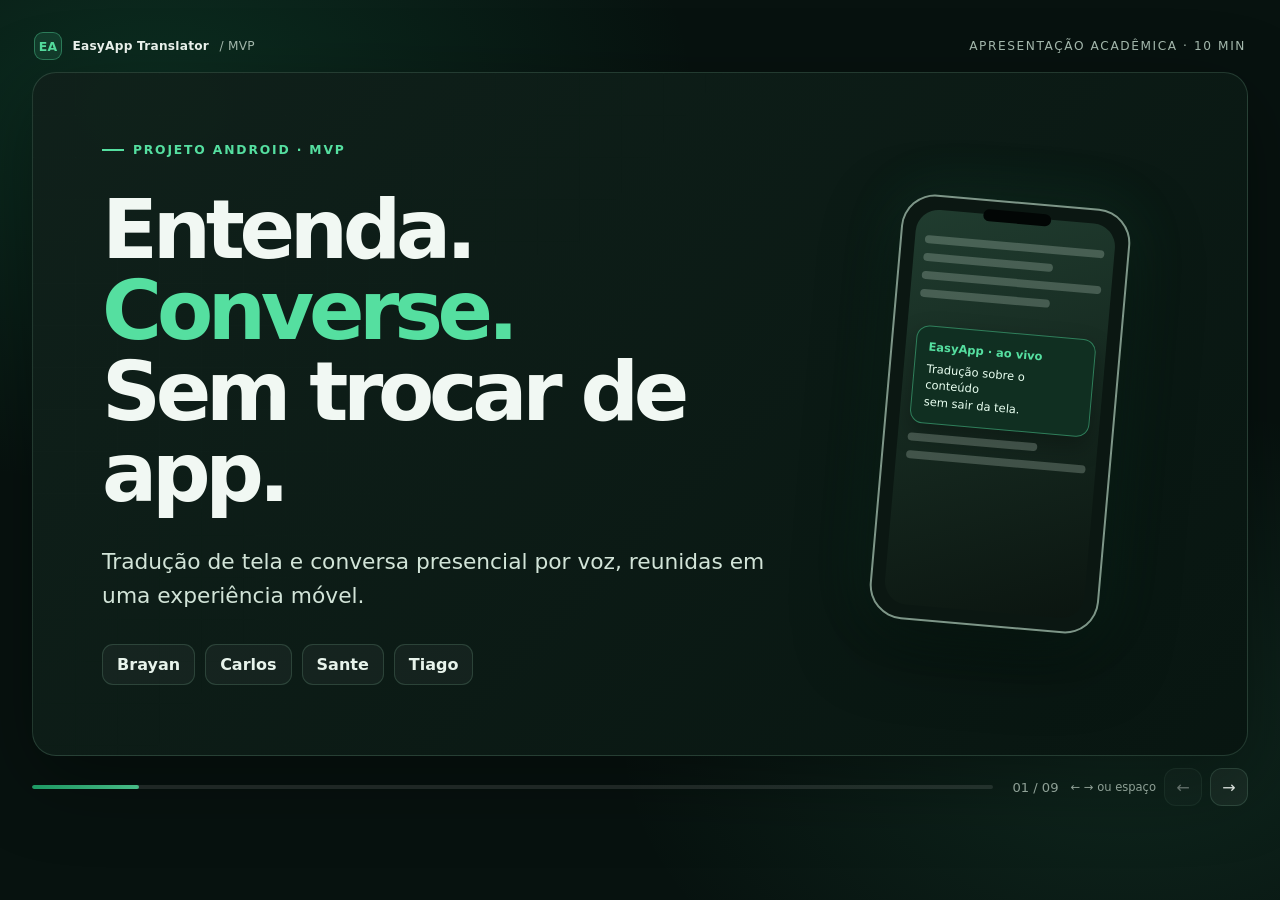
==== docs/apresentacao.html @ 9fe405fa "Adiciona roteiro e slides interativos da apresentacao em docs [skip ci]" ====
<!doctype html>
<html lang="pt-BR">
<head>
  <meta charset="utf-8">
  <meta name="viewport" content="width=device-width, initial-scale=1">
  <meta name="theme-color" content="#07120f">
  <title>EasyApp Translator — apresentação do MVP</title>
  <style>
    :root {
      color-scheme: dark;
      --bg: #07120f;
      --panel: #10211b;
      --panel-2: #152b23;
      --line: rgba(170, 232, 198, .16);
      --text: #f1f8f3;
      --muted: #a8bdb1;
      --green: #55dfa0;
      --green-2: #20a86d;
      --amber: #f5c56b;
      --red: #ff897c;
      --shadow: 0 24px 80px rgba(0, 0, 0, .36);
    }
    * { box-sizing: border-box; }
    html, body { width: 100%; min-height: 100%; margin: 0; }
    body {
      display: grid;
      place-items: center;
      overflow: hidden;
      background:
        radial-gradient(ellipse at 12% 12%, rgba(32, 168, 109, .19), transparent 34rem),
        radial-gradient(ellipse at 88% 82%, rgba(85, 223, 160, .10), transparent 32rem), var(--bg);
      color: var(--text);
      font-family: Inter, ui-sans-serif, system-ui, -apple-system, BlinkMacSystemFont, "Segoe UI", sans-serif;
    }
    button { font: inherit; }
    .app { width: min(100vw, 1600px, calc(177.78svh - 298px)); padding: clamp(12px, 2.5vw, 32px); }
    .topline { display: flex; align-items: center; justify-content: space-between; gap: 1rem; margin: 0 2px 12px; color: var(--muted); font-size: .76rem; letter-spacing: .13em; text-transform: uppercase; }
    .brand { display: flex; align-items: center; gap: .65rem; color: var(--text); font-weight: 750; letter-spacing: .02em; text-transform: none; }
    .brand-mark { display: grid; width: 28px; height: 28px; place-items: center; border: 1px solid rgba(85, 223, 160, .4); border-radius: 9px; background: rgba(85, 223, 160, .12); color: var(--green); font-size: .78rem; }
    .stage { position: relative; width: 100%; aspect-ratio: 16 / 9; min-height: 0; overflow: hidden; border: 1px solid var(--line); border-radius: 24px; background: linear-gradient(135deg, rgba(16, 33, 27, .98), rgba(8, 22, 17, .98)); box-shadow: var(--shadow); }
    .stage::before { position: absolute; inset: 0; pointer-events: none; content: ""; opacity: .24; background-image: linear-gradient(rgba(184, 236, 203, .04) 1px, transparent 1px), linear-gradient(90deg, rgba(184, 236, 203, .04) 1px, transparent 1px); background-size: 42px 42px; mask-image: linear-gradient(130deg, black, transparent 70%); }
    .slide { position: absolute; inset: 0; display: none; flex-direction: column; justify-content: center; gap: clamp(16px, 2vw, 28px); padding: clamp(24px, 5.4vw, 82px); animation: enter .32s ease both; }
    .slide.active { display: flex; }
    @keyframes enter { from { opacity: .3; transform: translateY(8px); } to { opacity: 1; transform: translateY(0); } }
    .slide-top { display: flex; align-items: center; justify-content: space-between; gap: 1rem; }
    .eyebrow { display: inline-flex; align-items: center; gap: .55rem; color: var(--green); font-size: .77rem; font-weight: 800; letter-spacing: .15em; text-transform: uppercase; }
    .eyebrow::before { width: 22px; height: 2px; background: var(--green); content: ""; }
    .speaker { color: var(--muted); font-size: .82rem; }
    h1, h2, h3, p { margin: 0; }
    h1 { max-width: 980px; font-size: clamp(2.5rem, 6.4vw, 6.2rem); line-height: .99; letter-spacing: -.065em; }
    h2 { max-width: 1100px; font-size: clamp(1.8rem, 4.2vw, 4rem); line-height: 1.04; letter-spacing: -.045em; }
    h3 { font-size: clamp(1rem, 1.55vw, 1.35rem); letter-spacing: -.02em; }
    code { padding: .12em .34em; border: 1px solid rgba(85,223,160,.16); border-radius: 5px; background: rgba(85,223,160,.08); color: #b6f3ce; font-family: ui-monospace, SFMono-Regular, Consolas, monospace; font-size: .9em; }
    .lead { max-width: 850px; color: #d2e4d8; font-size: clamp(1.03rem, 1.7vw, 1.5rem); line-height: 1.55; }
    .small { color: var(--muted); font-size: clamp(.78rem, 1vw, .94rem); line-height: 1.5; }
    .accent { color: var(--green); }
    .hero { display: grid; grid-template-columns: 1.5fr .8fr; align-items: center; gap: 4vw; }
    .hero-copy { display: flex; flex-direction: column; align-items: flex-start; gap: clamp(18px, 2.5vw, 32px); }
    .hero-art { position: relative; display: grid; place-items: center; min-height: 300px; }
    .phone { position: relative; width: clamp(150px, 18vw, 230px); aspect-ratio: .54; padding: 13px; border: 2px solid rgba(220, 255, 233, .55); border-radius: 34px; background: #0b1712; box-shadow: 0 24px 68px rgba(0,0,0,.5), 0 0 60px rgba(48, 196, 123, .13); transform: rotate(5deg); }
    .phone::before { position: absolute; z-index: 2; top: 8px; left: 50%; width: 30%; height: 12px; border-radius: 20px; background: #020605; content: ""; transform: translateX(-50%); }
    .phone-screen { display: flex; height: 100%; flex-direction: column; gap: 10px; overflow: hidden; padding: 26px 10px 10px; border-radius: 23px; background: linear-gradient(160deg, #203c2f, #0b1510); }
    .screen-line { height: 8px; border-radius: 8px; background: rgba(226, 245, 233, .22); }
    .screen-line:nth-child(2n) { width: 72%; }
    .floating-card { margin-top: 18px; padding: 12px; border: 1px solid rgba(85, 223, 160, .45); border-radius: 13px; background: rgba(16, 48, 34, .95); color: #e9fff1; font-size: .72rem; line-height: 1.45; box-shadow: 0 10px 25px rgba(0,0,0,.3); }
    .floating-card b { display: block; margin-bottom: 5px; color: var(--green); }
    .pill-row { display: flex; flex-wrap: wrap; gap: 8px; }
    .pill { display: inline-flex; align-items: center; gap: .45rem; padding: .55rem .8rem; border: 1px solid var(--line); border-radius: 99px; background: rgba(255,255,255,.035); color: #dbe9df; font-size: .84rem; }
    .pill .dot { width: 7px; height: 7px; border-radius: 50%; background: var(--green); box-shadow: 0 0 12px var(--green); }
    .grid-2, .grid-3, .grid-4 { display: grid; gap: 14px; }
    .grid-2 { grid-template-columns: repeat(2, minmax(0, 1fr)); }
    .grid-3 { grid-template-columns: repeat(3, minmax(0, 1fr)); }
    .grid-4 { grid-template-columns: repeat(4, minmax(0, 1fr)); }
    .card { position: relative; padding: clamp(15px, 2vw, 25px); border: 1px solid var(--line); border-radius: 17px; background: linear-gradient(145deg, rgba(255,255,255,.055), rgba(255,255,255,.018)); }
    .card p { margin-top: 9px; color: var(--muted); font-size: clamp(.82rem, 1.16vw, 1rem); line-height: 1.48; }
    .card .icon { display: grid; width: 36px; height: 36px; margin-bottom: 13px; place-items: center; border-radius: 11px; background: rgba(85, 223, 160, .12); color: var(--green); font-weight: 800; }
    .card.emphasis { border-color: rgba(85, 223, 160, .38); background: linear-gradient(145deg, rgba(35, 130, 82, .2), rgba(255,255,255,.025)); }
    .split { display: grid; grid-template-columns: 1fr 1fr; align-items: stretch; gap: 16px; }
    .label { display: block; margin-bottom: 12px; color: var(--green); font-size: .72rem; font-weight: 800; letter-spacing: .14em; text-transform: uppercase; }
    .number { color: rgba(85, 223, 160, .36); font-size: clamp(2.2rem, 5vw, 4.6rem); font-weight: 850; letter-spacing: -.08em; line-height: 1; }
    .flow { display: flex; align-items: stretch; justify-content: center; gap: 9px; }
    .flow-node { display: flex; min-width: 0; flex: 1; flex-direction: column; justify-content: center; padding: 14px 12px; border: 1px solid rgba(85,223,160,.24); border-radius: 13px; background: rgba(85,223,160,.07); text-align: center; }
    .flow-node strong { font-size: clamp(.75rem, 1.15vw, 1rem); }
    .flow-node span { margin-top: 6px; color: var(--muted); font-size: clamp(.67rem, .9vw, .82rem); line-height: 1.35; }
    .arrow { align-self: center; color: var(--green); font-size: 1.35rem; }
    .stack { display: flex; flex-direction: column; gap: 10px; }
    .stack-row { display: grid; grid-template-columns: 150px 1fr; gap: 12px; align-items: center; padding: 12px 15px; border: 1px solid var(--line); border-radius: 12px; background: rgba(255,255,255,.03); }
    .stack-row strong { color: var(--green); font-size: .88rem; }
    .stack-row span { color: #d5e3d9; font-size: .88rem; line-height: 1.4; }
    .diagram { width: 100%; max-height: 38vh; overflow: visible; }
    .diagram text { fill: #eaf6ee; font: 600 15px system-ui, sans-serif; }
    .diagram .sub { fill: #a8bdb1; font-size: 12px; font-weight: 450; }
    .diagram .node { fill: #132a20; stroke: #3bb67b; stroke-width: 1.5; }
    .diagram .node-alt { fill: #183629; stroke: #73e8aa; stroke-width: 1.5; }
    .diagram .path { fill: none; stroke: #55dfa0; stroke-width: 2; marker-end: url(#arrow); }
    .diagram .path-soft { fill: none; stroke: #90a99a; stroke-width: 1.5; stroke-dasharray: 5 5; marker-end: url(#arrow-soft); }
    .flow-note { display: flex; align-items: flex-start; gap: 12px; padding: 13px 15px; border-left: 3px solid var(--amber); border-radius: 0 10px 10px 0; background: rgba(245,197,107,.08); color: #f2e6cb; font-size: .88rem; line-height: 1.45; }
    .checklist { display: grid; grid-template-columns: 1fr 1fr; gap: 12px; }
    .check { display: flex; align-items: flex-start; gap: 11px; padding: 14px; border: 1px solid var(--line); border-radius: 13px; background: rgba(255,255,255,.03); }
    .check b { flex: 0 0 25px; display: grid; width: 25px; height: 25px; place-items: center; border-radius: 8px; background: rgba(85,223,160,.13); color: var(--green); }
    .check span { color: #d8e6dc; font-size: .87rem; line-height: 1.4; }
    .status { display: inline-flex; align-items: center; gap: .5rem; color: var(--amber); font-size: .75rem; font-weight: 750; letter-spacing: .08em; text-transform: uppercase; }
    .status::before { width: 8px; height: 8px; border-radius: 50%; background: currentColor; content: ""; }
    .person-row { display: flex; flex-wrap: wrap; gap: 10px; }
    .person { padding: 10px 14px; border: 1px solid var(--line); border-radius: 11px; background: rgba(255,255,255,.04); color: #e7f3eb; font-weight: 650; }
    .footer { display: flex; align-items: center; justify-content: space-between; gap: 12px; margin-top: 12px; }
    .progress-track { flex: 1; height: 4px; overflow: hidden; border-radius: 10px; background: rgba(255,255,255,.12); }
    .progress-fill { width: 11.11%; height: 100%; border-radius: inherit; background: linear-gradient(90deg, var(--green-2), var(--green)); transition: width .28s ease; }
    .counter { min-width: 54px; color: var(--muted); font-variant-numeric: tabular-nums; font-size: .82rem; text-align: right; }
    .controls { display: flex; align-items: center; gap: 8px; }
    .nav-btn { display: grid; width: 38px; height: 38px; place-items: center; border: 1px solid var(--line); border-radius: 12px; background: rgba(255,255,255,.05); color: var(--text); cursor: pointer; transition: background .15s, border-color .15s, transform .15s; }
    .nav-btn:hover { border-color: rgba(85,223,160,.5); background: rgba(85,223,160,.13); }
    .nav-btn:active { transform: scale(.96); }
    .nav-btn:disabled { opacity: .38; cursor: default; }
    button:focus-visible { outline: 3px solid var(--green); outline-offset: 3px; }
    .key-hint { color: var(--muted); font-size: .72rem; }
    .sr-only { position: absolute; width: 1px; height: 1px; overflow: hidden; clip: rect(0,0,0,0); white-space: nowrap; }
    @media (max-width: 760px) {
      body { display: block; overflow: auto; }
      .app { width: 100%; padding: 10px; }
      .stage { min-height: 78vh; aspect-ratio: auto; border-radius: 18px; }
      .slide { position: relative; min-height: 78vh; padding: 25px 20px; }
      .slide:not(.active) { display: none; }
      .hero, .split { grid-template-columns: 1fr; }
      .hero-art { min-height: 180px; }
      .phone { width: 125px; }
      .grid-3, .grid-4 { grid-template-columns: 1fr 1fr; }
      .flow { flex-wrap: wrap; }
      .flow-node { flex-basis: 40%; }
      .arrow { display: none; }
      .stack-row { grid-template-columns: 105px 1fr; }
      .diagram { max-height: 30vh; }
      .key-hint { display: none; }
    }
    @media (max-width: 440px) {
      .grid-2, .grid-3, .grid-4, .checklist { grid-template-columns: 1fr; }
      .slide { gap: 18px; }
      h2 { font-size: 1.8rem; }
      .speaker { display: none; }
    }
    @media (prefers-reduced-motion: reduce) {
      *, *::before, *::after { animation-duration: .01ms !important; scroll-behavior: auto !important; transition-duration: .01ms !important; }
    }
  </style>
</head>
<body>
  <div class="app">
    <div class="topline">
      <div class="brand"><span class="brand-mark">EA</span> EasyApp Translator <span style="color:var(--muted);font-weight:500">/ MVP</span></div>
      <span>Apresentação acadêmica · 10 min</span>
    </div>

    <main class="stage" id="deck" aria-label="Apresentação EasyApp Translator">
      <section class="slide active" aria-label="Slide 1 de 9: capa" aria-hidden="false">
        <div class="hero">
          <div class="hero-copy">
            <span class="eyebrow">Projeto Android · MVP</span>
            <h1>Entenda.<br><span class="accent">Converse.</span><br>Sem trocar de app.</h1>
            <p class="lead">Tradução de tela e conversa presencial por voz, reunidas em uma experiência móvel.</p>
            <div class="person-row" aria-label="Integrantes da equipe">
              <span class="person">Brayan</span><span class="person">Carlos</span><span class="person">Sante</span><span class="person">Tiago</span>
            </div>
          </div>
          <div class="hero-art" aria-hidden="true">
            <div class="phone"><div class="phone-screen">
              <div class="screen-line"></div><div class="screen-line"></div><div class="screen-line"></div><div class="screen-line"></div>
              <div class="floating-card"><b>EasyApp · ao vivo</b>Tradução sobre o conteúdo<br>sem sair da tela.</div>
              <div class="screen-line"></div><div class="screen-line"></div>
            </div></div>
          </div>
        </div>
      </section>

      <section class="slide" aria-label="Slide 2 de 9: problema e proposta" aria-hidden="true">
        <div class="slide-top"><span class="eyebrow">01 · O problema</span><span class="speaker">Brayan · 1 min</span></div>
        <h2>A tradução interrompe o <span class="accent">contexto</span>.</h2>
        <p class="lead">Alternar entre o conteúdo e um tradutor quebra a leitura. Numa conversa, cada troca aumenta o atrito.</p>
        <div class="split">
          <article class="card"><span class="label">Hoje</span><h3>Copiar · trocar de app · voltar</h3><p>Um ciclo repetido para cada frase, tela ou instrução que a pessoa não compreende.</p></article>
          <article class="card emphasis"><span class="label">Proposta EasyApp</span><h3>Tradução perto do momento</h3><p>OCR e sobreposição para texto visível; turnos de fala traduzidos e sintetizados para conversas presenciais.</p></article>
        </div>
        <div class="pill-row"><span class="pill"><i class="dot"></i>Um app · dois modos</span><span class="pill">Consentimento explícito</span><span class="pill">Processamento prioritariamente local</span></div>
      </section>

      <section class="slide" aria-label="Slide 3 de 9: especificação e CI/CD" aria-hidden="true">
        <div class="slide-top"><span class="eyebrow">02 · Método e entrega</span><span class="speaker">Brayan · 1 min</span></div>
        <h2>Especificar, dividir, <span class="accent">entregar</span>.</h2>
        <div class="grid-3">
          <article class="card"><span class="number">01</span><h3>Proposta</h3><p>Problema, usuários e critérios do MVP registrados na especificação.</p></article>
          <article class="card"><span class="number">02</span><h3>Desenho técnico</h3><p>Pesquisa e plano descrevem APIs, arquitetura, riscos e decisões.</p></article>
          <article class="card"><span class="number">03</span><h3>Tarefas</h3><p>Implementação acompanhada por itens pequenos e verificáveis.</p></article>
        </div>
        <div class="stack">
          <div class="stack-row"><strong>Este repositório</strong><span>Usa Spec-Kit: <code>spec.md</code>, <code>plan.md</code>, <code>research.md</code> e <code>tasks.md</code>.</span></div>
          <div class="stack-row"><strong>OpenSpec</strong><span><code>proposal.md</code> e <code>design.md</code> são nomes conceituais citados no roteiro; esses arquivos não existem neste checkout.</span></div>
          <div class="stack-row"><strong>GitHub Actions</strong><span>Push na <code>main</code> → JDK 17 → <code>assembleDebug</code> → artefato <code>easyapp-debug-apk</code>.</span></div>
        </div>
      </section>

      <section class="slide" aria-label="Slide 4 de 9: dois modos" aria-hidden="true">
        <div class="slide-top"><span class="eyebrow">03 · Experiência</span><span class="speaker">Carlos · 1 min</span></div>
        <h2>Uma sessão, dois <span class="accent">caminhos</span>.</h2>
        <div class="grid-2">
          <article class="card emphasis"><div class="icon">▤</div><span class="label">Modo 01 · tela</span><h3>Tradução de Tela e Apps</h3><p>O usuário autoriza a captura. O app lê texto visível e apresenta a tradução numa janela flutuante.</p></article>
          <article class="card"><div class="icon">♫</div><span class="label">Modo 02 · voz</span><h3>Conversa Presencial por Voz</h3><p>Uma pessoa fala por vez. A fala é transcrita, traduzida e pode ser lida em voz alta.</p></article>
        </div>
        <div class="pill-row"><span class="pill">Kotlin</span><span class="pill">Jetpack Compose</span><span class="pill">Android 11+ · API 30+</span><span class="pill">Modelos ML Kit no aparelho</span></div>
        <p class="small">Compose respeita a barra inferior via <code>navigationBarsPadding()</code>; não há chamada explícita à API <code>enableEdgeToEdge()</code> nesta versão.</p>
      </section>

      <section class="slide" aria-label="Slide 5 de 9: arquitetura Android" aria-hidden="true">
        <div class="slide-top"><span class="eyebrow">04 · Arquitetura Android</span><span class="speaker">Carlos · 1 min 30 s</span></div>
        <h2>Uma sessão coordena os <span class="accent">pipelines</span>.</h2>
        <svg class="diagram" viewBox="0 0 1000 400" role="img" aria-label="Diagrama: interface Compose envia modo ao SessionService, que coordena pipeline de tela e pipeline de voz; preferências são salvas no DataStore.">
          <defs>
            <marker id="arrow" markerWidth="10" markerHeight="10" refX="8" refY="3" orient="auto"><path d="M0,0 L0,6 L9,3 z" fill="#55dfa0"/></marker>
            <marker id="arrow-soft" markerWidth="10" markerHeight="10" refX="8" refY="3" orient="auto"><path d="M0,0 L0,6 L9,3 z" fill="#90a99a"/></marker>
          </defs>
          <rect class="node-alt" x="365" y="20" width="270" height="65" rx="14"/><text x="500" y="49" text-anchor="middle">Jetpack Compose</text><text class="sub" x="500" y="70" text-anchor="middle">modo · idiomas · controles</text>
          <path class="path" d="M500 86 V125"/>
          <rect class="node" x="365" y="132" width="270" height="70" rx="14"/><text x="500" y="163" text-anchor="middle">SessionService</text><text class="sub" x="500" y="185" text-anchor="middle">ForegroundService · ciclo de vida</text>
          <path class="path" d="M410 203 C360 230 270 226 235 256"/><path class="path" d="M590 203 C640 230 730 226 765 256"/>
          <rect class="node" x="40" y="264" width="390" height="92" rx="14"/><text x="235" y="295" text-anchor="middle">Pipeline de tela</text><text class="sub" x="235" y="319" text-anchor="middle">MediaProjection → ImageReader → ML Kit</text><text class="sub" x="235" y="340" text-anchor="middle">→ WindowManager overlay</text>
          <rect class="node" x="570" y="264" width="390" height="92" rx="14"/><text x="765" y="295" text-anchor="middle">Pipeline de voz</text><text class="sub" x="765" y="319" text-anchor="middle">SpeechRecognizer → ML Kit Translation</text><text class="sub" x="765" y="340" text-anchor="middle">→ TextToSpeech</text>
          <rect class="node-alt" x="425" y="258" width="150" height="72" rx="13"/><text x="500" y="286" text-anchor="middle">DataStore</text><text class="sub" x="500" y="307" text-anchor="middle">só preferências</text>
          <path class="path-soft" d="M500 202 V244"/>
        </svg>
        <p class="small">Reconhecimento de voz é criado e acionado na Main Thread. O fallback para o serviço padrão pode depender de rede e do provedor configurado.</p>
      </section>

      <section class="slide" aria-label="Slide 6 de 9: fluxo de tradução de tela" aria-hidden="true">
        <div class="slide-top"><span class="eyebrow">05 · Demonstração 1</span><span class="speaker">Sante · 1 min 15 s</span></div>
        <h2>O texto fica sobre a <span class="accent">tela original</span>.</h2>
        <div class="flow" aria-label="Fluxo de tradução de tela">
          <div class="flow-node"><strong>Consentimento</strong><span>MediaProjection</span></div><span class="arrow">→</span>
          <div class="flow-node"><strong>Captura</strong><span>ImageReader · polling 1,3 s</span></div><span class="arrow">→</span>
          <div class="flow-node"><strong>OCR</strong><span>ML Kit Text Recognition</span></div><span class="arrow">→</span>
          <div class="flow-node"><strong>Tradução</strong><span>modelo local do ML Kit</span></div><span class="arrow">→</span>
          <div class="flow-node"><strong>Overlay</strong><span>arrastar · expandir · ajustar</span></div>
        </div>
        <div class="grid-4">
          <article class="card"><h3>Arraste</h3><p>Barra superior reposiciona a janela.</p></article>
          <article class="card"><h3>Toque</h3><p>Toque curto recolhe ou expande.</p></article>
          <article class="card"><h3>Ajuste</h3><p><code>A-</code>, <code>A+</code> e transparência.</p></article>
          <article class="card"><h3>Controle</h3><p><code>PAUSAR</code> e <code>FECHAR</code> encerram ou suspendem.</p></article>
        </div>
        <div class="flow-note"><span>●</span><span>Validação reportada: captura, OCR e tradução offline com ML Kit funcionaram em aparelho físico. Capturas permanecem sujeitas ao consentimento e às restrições do app de origem.</span></div>
      </section>

      <section class="slide" aria-label="Slide 7 de 9: fluxo de conversa por voz" aria-hidden="true">
        <div class="slide-top"><span class="eyebrow">06 · Demonstração 2</span><span class="speaker">Sante · 1 min 15 s</span></div>
        <h2>Turnos alternados, fala em <span class="accent">dois sentidos</span>.</h2>
        <svg class="diagram" viewBox="0 0 1000 310" role="img" aria-label="Fluxo de voz: falante escolhe idioma, microfone captura, SpeechRecognizer transcreve, ML Kit traduz e TextToSpeech reproduz a tradução; o próximo falante inverte a direção.">
          <defs>
            <marker id="arrow2" markerWidth="10" markerHeight="10" refX="8" refY="3" orient="auto"><path d="M0,0 L0,6 L9,3 z" fill="#55dfa0"/></marker>
            <marker id="arrow2soft" markerWidth="10" markerHeight="10" refX="8" refY="3" orient="auto"><path d="M0,0 L0,6 L9,3 z" fill="#90a99a"/></marker>
          </defs>
          <path d="M110 93 H888" stroke="#55dfa0" stroke-width="2" fill="none" marker-end="url(#arrow2)"/>
          <rect class="node-alt" x="25" y="45" width="165" height="95" rx="15"/><text x="107" y="80" text-anchor="middle">Falante</text><text class="sub" x="107" y="103" text-anchor="middle">Você · destino</text><text class="sub" x="107" y="121" text-anchor="middle">Interlocutor · origem</text>
          <rect class="node" x="225" y="45" width="165" height="95" rx="15"/><text x="307" y="82" text-anchor="middle">Microfone</text><text class="sub" x="307" y="108" text-anchor="middle">RECORD_AUDIO</text>
          <rect class="node" x="425" y="45" width="165" height="95" rx="15"/><text x="507" y="82" text-anchor="middle">SpeechRecognizer</text><text class="sub" x="507" y="108" text-anchor="middle">Main Thread · STT</text>
          <rect class="node" x="625" y="45" width="150" height="95" rx="15"/><text x="700" y="82" text-anchor="middle">ML Kit</text><text class="sub" x="700" y="108" text-anchor="middle">tradução local</text>
          <rect class="node-alt" x="810" y="45" width="165" height="95" rx="15"/><text x="892" y="82" text-anchor="middle">TextToSpeech</text><text class="sub" x="892" y="108" text-anchor="middle">fala · repetir</text>
          <path d="M885 169 C885 264 125 264 125 169" stroke="#90a99a" stroke-width="2" fill="none" stroke-dasharray="7 7" marker-end="url(#arrow2soft)"/>
          <text class="sub" x="500" y="239" text-anchor="middle">troca o falante · inverte idioma de entrada e saída · inicia o próximo turno</text>
        </svg>
        <div class="split">
          <div class="card"><span class="label">Na tela</span><h3>Transcrição → tradução</h3><p>Texto parcial e final, indicação de idioma e estado de reconhecimento.</p></div>
          <div class="card"><span class="label">Em áudio</span><h3>Fala de saída</h3><p>Voz offline, velocidade, volume e repetição quando o aparelho oferece uma voz compatível.</p></div>
        </div>
        <p class="small">A correção recente do botão de escuta e fallback foi feita após o teste físico; falta confirmar o comportamento nesta build.</p>
      </section>

      <section class="slide" aria-label="Slide 8 de 9: desafios técnicos" aria-hidden="true">
        <div class="slide-top"><span class="eyebrow">07 · Aprendizados</span><span class="speaker">Tiago · 1 min 15 s</span></div>
        <h2>O aparelho revelou detalhes que o código escondia.</h2>
        <div class="checklist">
          <div class="check"><b>✓</b><span><strong>OCR:</strong> registrar texto como visível antes de enviá-lo à tradução; pré-carregar modelo e continuar a captura.</span></div>
          <div class="check"><b>✓</b><span><strong>Toque e arraste:</strong> usar <code>scaledTouchSlop</code> para não consumir o toque curto como gesto de movimento.</span></div>
          <div class="check"><b>✓</b><span><strong>Reconhecimento de voz:</strong> criar e iniciar <code>SpeechRecognizer</code> na Main Thread e mostrar feedback para erros e fallback.</span></div>
          <div class="check"><b>✓</b><span><strong>Área útil:</strong> aplicar <code>navigationBarsPadding()</code> para o conteúdo não ficar atrás da barra inferior.</span></div>
        </div>
        <div class="flow-note"><span>!</span><span>A captura/OCR de tela foi confirmada em aparelho físico. O ajuste final de voz precisa de nova validação física; não é apresentado como concluído.</span></div>
      </section>

      <section class="slide" aria-label="Slide 9 de 9: próximos passos e encerramento" aria-hidden="true">
        <div class="slide-top"><span class="eyebrow">08 · Próximos passos</span><span class="speaker">Tiago · 1 min 15 s</span></div>
        <h2>Do protótipo funcional à <span class="accent">confiabilidade</span>.</h2>
        <div class="grid-3">
          <article class="card"><div class="icon">01</div><h3>Revalidar voz</h3><p>Confirmar escuta, fallback, transcrição, tradução e TTS no APK mais recente.</p></article>
          <article class="card"><div class="icon">02</div><h3>Medir em contexto</h3><p>Latência, compreensão, ruído, bateria e compatibilidade com apps e aparelhos.</p></article>
          <article class="card"><div class="icon">03</div><h3>Áudio e histórico</h3><p>Ampliar validação de legendas de áudio interno e definir histórico útil sem persistir conteúdo por padrão.</p></article>
        </div>
        <div class="split">
          <div><span class="status">MVP · progresso validado parcialmente</span><p class="small" style="margin-top:10px">Dois modos no mesmo app · consentimento explícito · processamento local priorizado</p></div>
          <div class="card emphasis"><span class="label">Obrigado</span><h3>EasyApp Translator</h3><p>Brayan · Carlos · Sante · Tiago</p></div>
        </div>
      </section>
    </main>

    <div class="footer">
      <div class="progress-track" role="progressbar" aria-label="Progresso da apresentação" aria-valuemin="1" aria-valuemax="9" aria-valuenow="1"><div class="progress-fill" id="progress"></div></div>
      <span class="counter" id="counter" aria-live="polite">01 / 09</span>
      <div class="controls">
        <span class="key-hint">← → ou espaço</span>
        <button class="nav-btn" id="previous" type="button" aria-label="Slide anterior" title="Anterior (seta esquerda)">←</button>
        <button class="nav-btn" id="next" type="button" aria-label="Próximo slide" title="Próximo (seta direita ou espaço)">→</button>
      </div>
    </div>
    <div class="sr-only" id="announcement" aria-live="polite"></div>
  </div>
  <script>
    (() => {
      const slides = Array.from(document.querySelectorAll(".slide"));
      const progress = document.getElementById("progress");
      const track = document.querySelector("[role='progressbar']");
      const counter = document.getElementById("counter");
      const announcement = document.getElementById("announcement");
      const previous = document.getElementById("previous");
      const next = document.getElementById("next");
      let current = 0;

      function show(index) {
        current = Math.max(0, Math.min(slides.length - 1, index));
        slides.forEach((slide, i) => {
          const active = i === current;
          slide.classList.toggle("active", active);
          slide.setAttribute("aria-hidden", String(!active));
        });
        const percent = ((current + 1) / slides.length) * 100;
        progress.style.width = `${percent}%`;
        track.setAttribute("aria-valuenow", String(current + 1));
        counter.textContent = `${String(current + 1).padStart(2, "0")} / ${String(slides.length).padStart(2, "0")}`;
        previous.disabled = current === 0;
        next.disabled = current === slides.length - 1;
        announcement.textContent = `Slide ${current + 1} de ${slides.length}: ${slides[current].getAttribute("aria-label")}`;
        document.title = `${slides[current].querySelector("h1, h2")?.textContent.replace(/\s+/g, " ").trim() || "EasyApp Translator"} — ${current + 1}/${slides.length}`;
      }

      previous.addEventListener("click", () => show(current - 1));
      next.addEventListener("click", () => show(current + 1));
      document.addEventListener("keydown", (event) => {
        if (event.altKey || event.ctrlKey || event.metaKey) return;
        if (event.target.closest("button, a, input, textarea, select")) return;
        if (["ArrowRight", " ", "PageDown"].includes(event.key)) {
          event.preventDefault(); show(current + 1);
        } else if (["ArrowLeft", "PageUp"].includes(event.key)) {
          event.preventDefault(); show(current - 1);
        } else if (event.key === "Home") {
          event.preventDefault(); show(0);
        } else if (event.key === "End") {
          event.preventDefault(); show(slides.length - 1);
        }
      });
      show(0);
    })();
  </script>
</body>
</html>
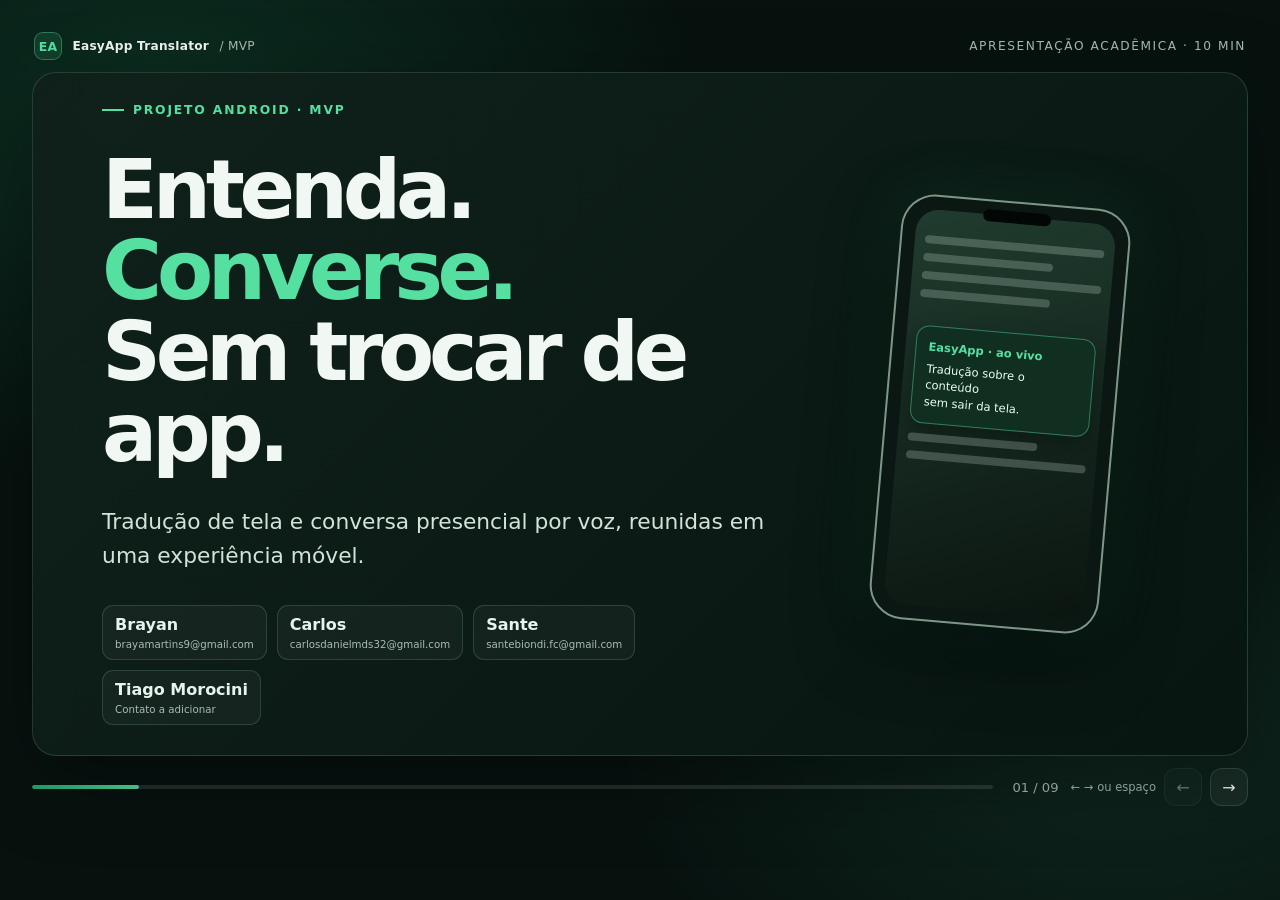
==== commit e12ee613: "Adiciona e-mails dos integrantes da equipe na documentacao e slides [skip ci]" ====
--- a/docs/apresentacao.html
+++ b/docs/apresentacao.html
@@ -102,7 +102,9 @@
     .status { display: inline-flex; align-items: center; gap: .5rem; color: var(--amber); font-size: .75rem; font-weight: 750; letter-spacing: .08em; text-transform: uppercase; }
     .status::before { width: 8px; height: 8px; border-radius: 50%; background: currentColor; content: ""; }
     .person-row { display: flex; flex-wrap: wrap; gap: 10px; }
-    .person { padding: 10px 14px; border: 1px solid var(--line); border-radius: 11px; background: rgba(255,255,255,.04); color: #e7f3eb; font-weight: 650; }
+    .person { display: flex; min-width: 140px; flex-direction: column; gap: 4px; padding: 9px 12px; border: 1px solid var(--line); border-radius: 11px; background: rgba(255,255,255,.04); color: #e7f3eb; font-weight: 650; text-decoration: none; }
+    a.person:hover { border-color: rgba(85,223,160,.52); background: rgba(85,223,160,.09); }
+    .person small { color: var(--muted); font-size: .64rem; font-weight: 450; letter-spacing: 0; white-space: nowrap; }
     .footer { display: flex; align-items: center; justify-content: space-between; gap: 12px; margin-top: 12px; }
     .progress-track { flex: 1; height: 4px; overflow: hidden; border-radius: 10px; background: rgba(255,255,255,.12); }
     .progress-fill { width: 11.11%; height: 100%; border-radius: inherit; background: linear-gradient(90deg, var(--green-2), var(--green)); transition: width .28s ease; }
@@ -124,6 +126,8 @@
       .hero, .split { grid-template-columns: 1fr; }
       .hero-art { min-height: 180px; }
       .phone { width: 125px; }
+      .person { min-width: 130px; }
+      .person small { font-size: .62rem; }
       .grid-3, .grid-4 { grid-template-columns: 1fr 1fr; }
       .flow { flex-wrap: wrap; }
       .flow-node { flex-basis: 40%; }
@@ -137,6 +141,8 @@
       .slide { gap: 18px; }
       h2 { font-size: 1.8rem; }
       .speaker { display: none; }
+      .person { min-width: 0; flex: 1 1 calc(50% - 5px); }
+      .person small { font-size: .59rem; }
     }
     @media (prefers-reduced-motion: reduce) {
       *, *::before, *::after { animation-duration: .01ms !important; scroll-behavior: auto !important; transition-duration: .01ms !important; }
@@ -158,7 +164,10 @@
             <h1>Entenda.<br><span class="accent">Converse.</span><br>Sem trocar de app.</h1>
             <p class="lead">Tradução de tela e conversa presencial por voz, reunidas em uma experiência móvel.</p>
             <div class="person-row" aria-label="Integrantes da equipe">
-              <span class="person">Brayan</span><span class="person">Carlos</span><span class="person">Sante</span><span class="person">Tiago</span>
+              <a class="person" href="mailto:brayamartins9@gmail.com"><strong>Brayan</strong><small>brayamartins9@gmail.com</small></a>
+              <a class="person" href="mailto:carlosdanielmds32@gmail.com"><strong>Carlos</strong><small>carlosdanielmds32@gmail.com</small></a>
+              <a class="person" href="mailto:santebiondi.fc@gmail.com"><strong>Sante</strong><small>santebiondi.fc@gmail.com</small></a>
+              <span class="person"><strong>Tiago Morocini</strong><small>Contato a adicionar</small></span>
             </div>
           </div>
           <div class="hero-art" aria-hidden="true">
@@ -272,7 +281,7 @@
       </section>
 
       <section class="slide" aria-label="Slide 8 de 9: desafios técnicos" aria-hidden="true">
-        <div class="slide-top"><span class="eyebrow">07 · Aprendizados</span><span class="speaker">Tiago · 1 min 15 s</span></div>
+        <div class="slide-top"><span class="eyebrow">07 · Aprendizados</span><span class="speaker">Tiago Morocini · 1 min 15 s</span></div>
         <h2>O aparelho revelou detalhes que o código escondia.</h2>
         <div class="checklist">
           <div class="check"><b>✓</b><span><strong>OCR:</strong> registrar texto como visível antes de enviá-lo à tradução; pré-carregar modelo e continuar a captura.</span></div>
@@ -284,7 +293,7 @@
       </section>
 
       <section class="slide" aria-label="Slide 9 de 9: próximos passos e encerramento" aria-hidden="true">
-        <div class="slide-top"><span class="eyebrow">08 · Próximos passos</span><span class="speaker">Tiago · 1 min 15 s</span></div>
+        <div class="slide-top"><span class="eyebrow">08 · Próximos passos</span><span class="speaker">Tiago Morocini · 1 min 15 s</span></div>
         <h2>Do protótipo funcional à <span class="accent">confiabilidade</span>.</h2>
         <div class="grid-3">
           <article class="card"><div class="icon">01</div><h3>Revalidar voz</h3><p>Confirmar escuta, fallback, transcrição, tradução e TTS no APK mais recente.</p></article>
@@ -293,7 +302,7 @@
         </div>
         <div class="split">
           <div><span class="status">MVP · progresso validado parcialmente</span><p class="small" style="margin-top:10px">Dois modos no mesmo app · consentimento explícito · processamento local priorizado</p></div>
-          <div class="card emphasis"><span class="label">Obrigado</span><h3>EasyApp Translator</h3><p>Brayan · Carlos · Sante · Tiago</p></div>
+          <div class="card emphasis"><span class="label">Obrigado</span><h3>EasyApp Translator</h3><p>Brayan · Carlos · Sante · Tiago Morocini</p></div>
         </div>
       </section>
     </main>
